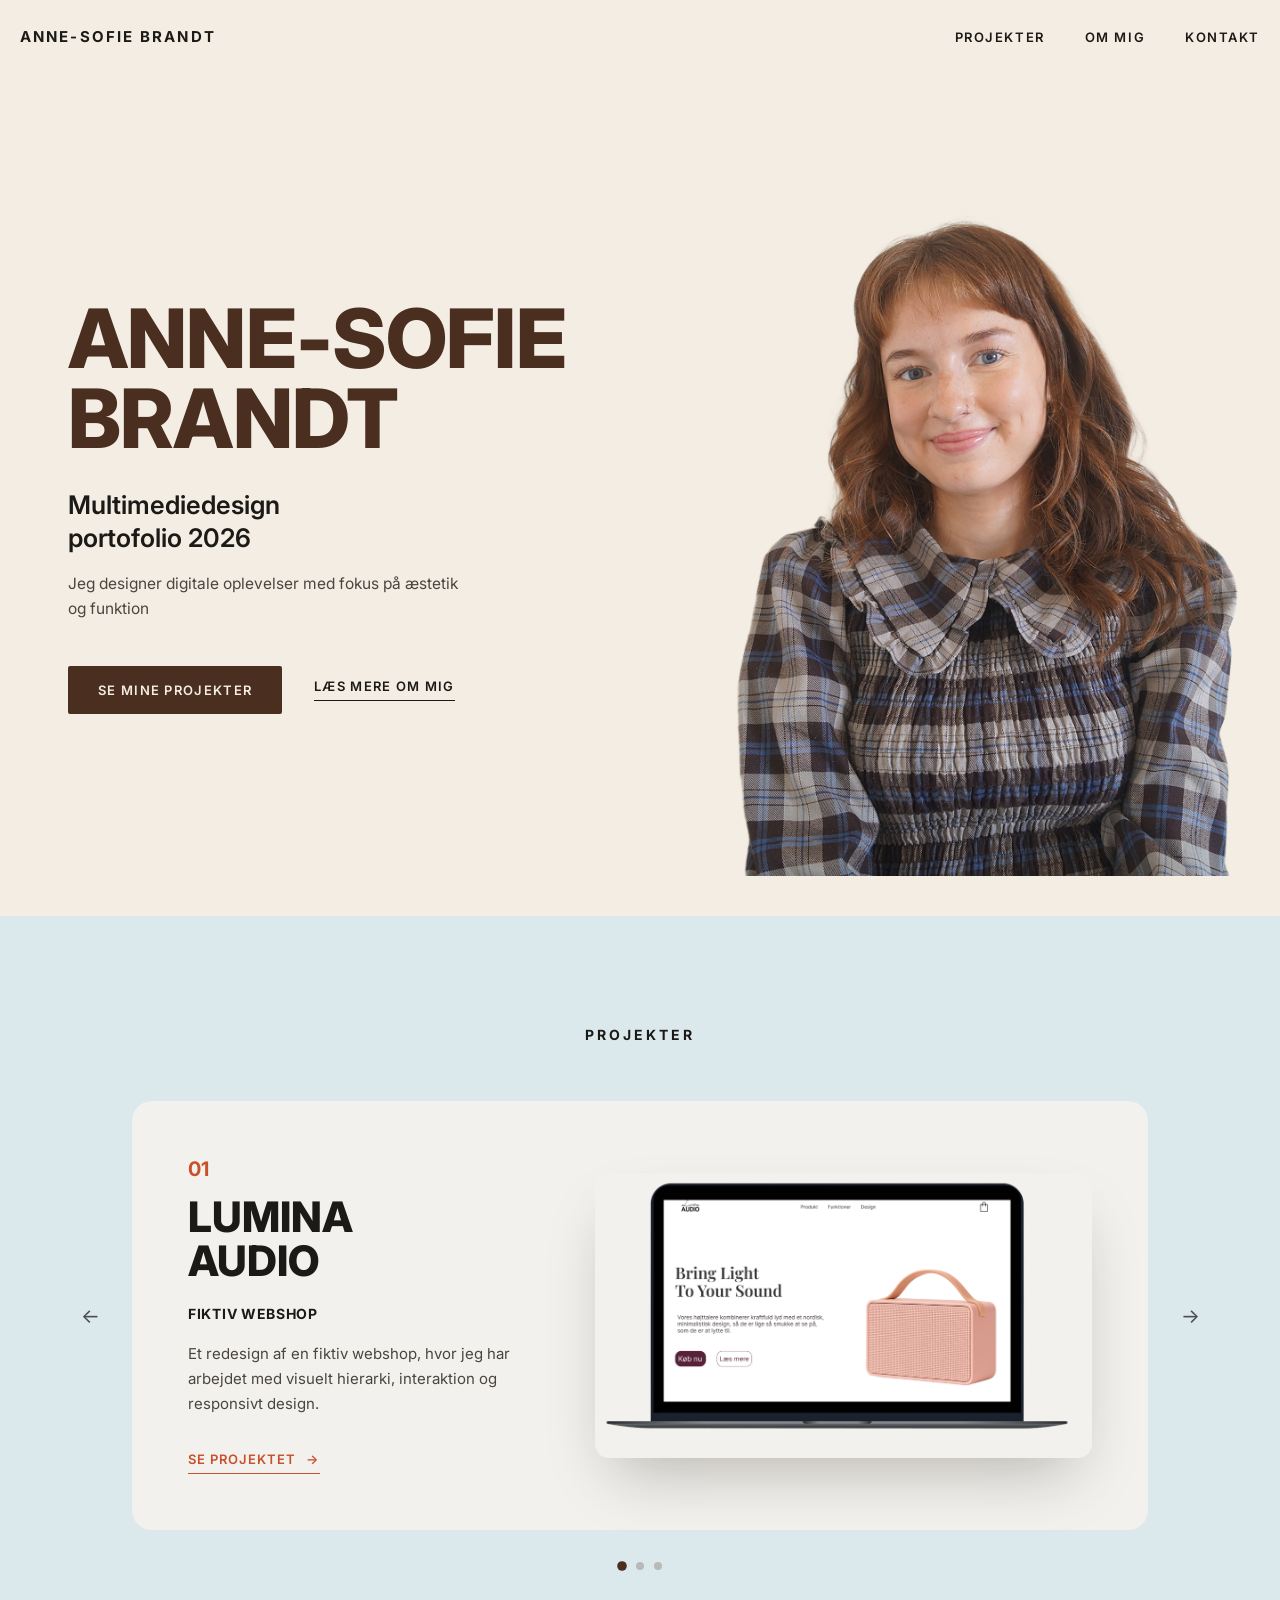
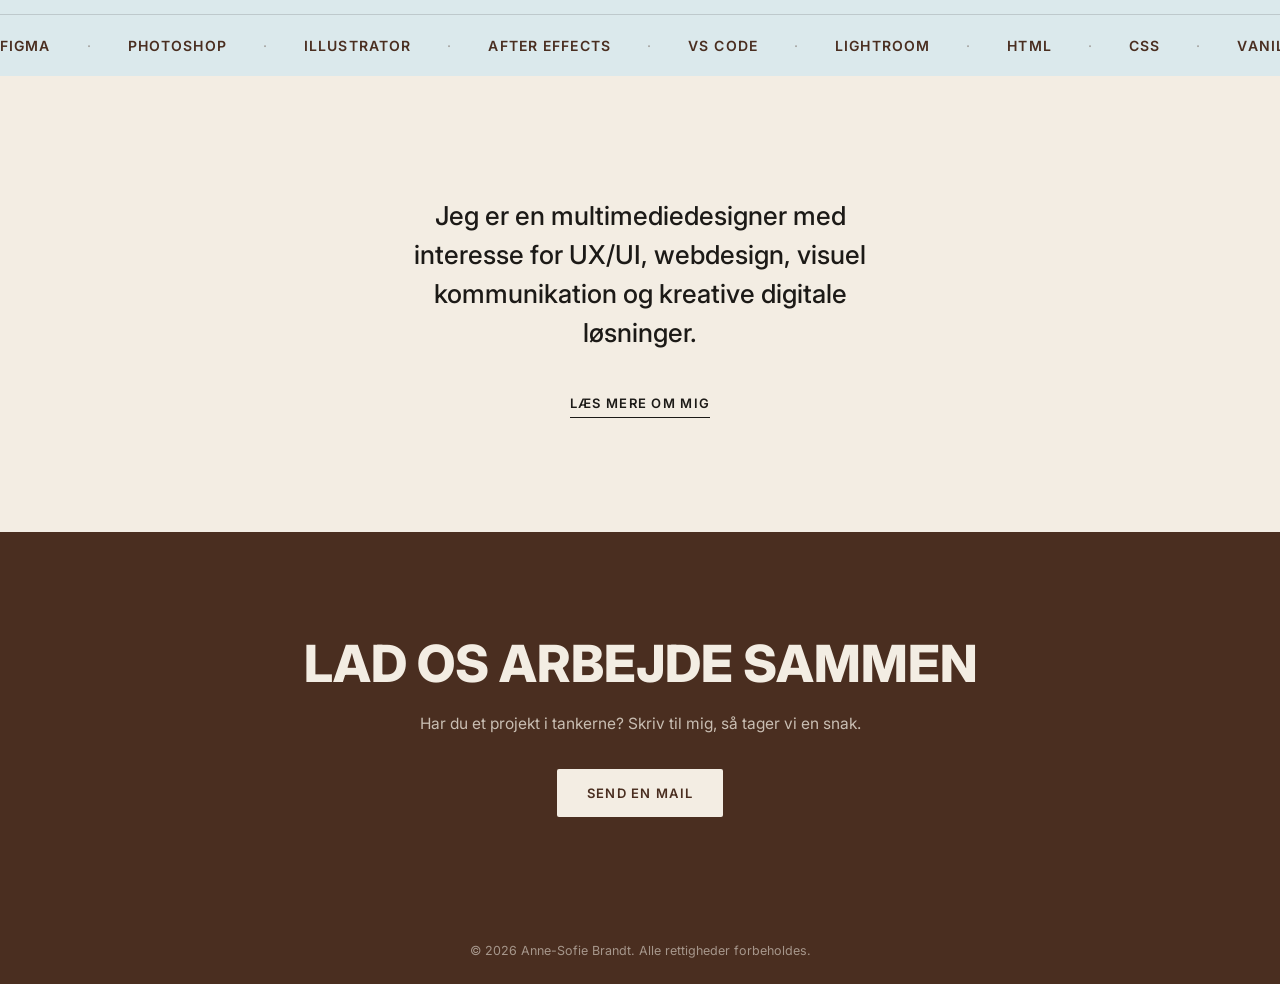
==== index.html @ 9990be94 "færdig" ====
<!doctype html>
<html lang="da">
  <head>
    <meta charset="utf-8" />
    <meta name="viewport" content="width=device-width, initial-scale=1" />
    <title>Anne-Sofie Brandt — Multimediedesign Portfolio</title>
    <link rel="preconnect" href="https://fonts.googleapis.com" />
    <link rel="preconnect" href="https://fonts.gstatic.com" crossorigin />
    <link
      href="https://fonts.googleapis.com/css2?family=Inter:wght@400;500;600;700;800&display=swap"
      rel="stylesheet"
    />
    <link rel="stylesheet" href="css/styles.css" />
  </head>
  <body>
    <header class="site-nav" id="siteNav">
      <div class="wrap nav-inner">
        <a href="#top" class="logo">Anne-Sofie Brandt</a>
        <nav>
          <ul class="nav-links" id="navLinks">
            <li><a href="projects.html">Projekter</a></li>
            <li><a href="about.html">Om mig</a></li>
            <li><a href="#kontakt">Kontakt</a></li>
          </ul>
        </nav>
        <button
          class="nav-toggle"
          id="navToggle"
          aria-label="Åbn menu"
          aria-expanded="false"
        >
          <span></span><span></span><span></span>
        </button>
      </div>
    </header>

    <main id="top">
      <section class="hero">
        <div class="wrap hero-inner">
          <div class="hero-text">
            <h1>Anne-Sofie<br />Brandt</h1>
            <p class="hero-sub">Multimediedesign<br />portofolio 2026</p>
            <p class="hero-desc">
              Jeg designer digitale oplevelser med fokus på æstetik og funktion
            </p>
            <div class="hero-cta">
              <a href="#projekter" class="btn-primary">Se mine projekter</a>
              <a href="about.html" class="btn-link">Læs mere om mig</a>
            </div>
          </div>
          <div class="hero-photo">
            <img src="img/DSC02649 1.png" alt="Portræt af Anne-Sofie Brandt" />
          </div>
        </div>
      </section>

      <section class="projects" id="projekter">
        <div class="wrap">
          <h2 class="section-title">Projekter</h2>

          <div class="carousel">
            <button
              class="carousel-arrow prev"
              id="prevBtn"
              aria-label="Forrige projekt"
            >
              ←
            </button>

            <article class="project-card" id="projectCard">
              <div class="project-info">
                <div class="num" id="projNum">01</div>
                <h3 id="projTitle">Lumina<br />Audio</h3>
                <div class="project-tag" id="projTag">Fiktiv webshop</div>
                <p class="project-desc" id="projDesc">
                  Et redesign af en fiktiv webshop, hvor jeg har arbejdet med
                  visuelt hierarki, interaktion og responsivt design.
                </p>
                <a href="lumina-audio.html" class="project-link" id="projLink"
                  >Se projektet <span>→</span></a
                >
              </div>
              <div class="project-visual">
                <div class="laptop-frame">
                  <img
                    id="projImg"
                    src="img/laptop.png"
                    alt="Skærmbillede af Lumina Audio webshop"
                  />
                </div>
              </div>
            </article>

            <button
              class="carousel-arrow next"
              id="nextBtn"
              aria-label="Næste projekt"
            >
              →
            </button>
          </div>

          <div class="dots" id="dots"></div>
        </div>

        <div class="tools-bar">
          <div class="tools-track" id="toolsTrack"></div>
        </div>
      </section>

      <section class="about" id="om-mig">
        <div class="wrap about-inner">
          <p>
            Jeg er en multimediedesigner med interesse for UX/UI, webdesign,
            visuel kommunikation og kreative digitale løsninger.
          </p>
          <a href="about.html" class="btn-link">Læs mere om mig</a>
        </div>
      </section>

      <section class="contact" id="kontakt">
        <div class="wrap">
          <h2>Lad os arbejde sammen</h2>
          <p>
            Har du et projekt i tankerne? Skriv til mig, så tager vi en snak.
          </p>
          <a href="mailto:Brandtannesofie@gmail.com" class="btn-primary"
            >Send en mail</a
          >
        </div>
      </section>
    </main>

    <footer>
      <div class="wrap">
        &copy; 2026 Anne-Sofie Brandt. Alle rettigheder forbeholdes.
      </div>
    </footer>

    <script src="js/main.js" defer></script>
  </body>
</html>
---- css/styles.css ----
:root {
  --cream: #f3ede3;
  --cream-2: #efe7d9;
  --brown: #4a2e20;
  --brown-dark: #382217;
  --blue: #dbe9ec;
  --card: #f2f1ee;
  --accent: #c9502b;
  --text: #1c1a17;
  --text-soft: #4a463f;
  --line: rgba(28, 26, 23, 0.14);
  --radius: 4px;
  --maxw: 1240px;
}

* {
  margin: 0;
  padding: 0;
  box-sizing: border-box;
}

html {
  scroll-behavior: smooth;
}

body {
  font-family:
    "Inter",
    -apple-system,
    BlinkMacSystemFont,
    "Segoe UI",
    Arial,
    sans-serif;
  color: var(--text);
  background: var(--cream);
  -webkit-font-smoothing: antialiased;
}

a {
  color: inherit;
  text-decoration: none;
}
button {
  font-family: inherit;
  cursor: pointer;
  border: none;
  background: none;
  color: inherit;
}
img {
  display: block;
  max-width: 100%;
}

.wrap {
  max-width: var(--maxw);
  margin: 0 auto;
  padding: 0 48px;
}

:focus-visible {
  outline: 2px solid var(--accent);
  outline-offset: 3px;
}

/* ---------- NAV ---------- */
header.site-nav {
  position: sticky;
  top: 0;
  z-index: 100;
  background: var(--cream);
  border-bottom: 1px solid transparent;
  transition:
    border-color 0.3s ease,
    background 0.3s ease;
}
header.site-nav.scrolled {
  border-bottom-color: var(--line);
  background: rgba(243, 237, 227, 0.92);
  backdrop-filter: blur(8px);
}
.nav-inner {
  display: flex;
  align-items: center;
  justify-content: space-between;
  padding: 26px 0;
}
.logo {
  font-weight: 700;
  font-size: 15px;
  letter-spacing: 0.14em;
  text-transform: uppercase;
}
.nav-links {
  display: flex;
  gap: 40px;
  list-style: none;
}
.nav-links a {
  font-size: 13px;
  font-weight: 600;
  letter-spacing: 0.12em;
  text-transform: uppercase;
  position: relative;
  padding-bottom: 4px;
}
.nav-links a::after {
  content: "";
  position: absolute;
  left: 0;
  right: 100%;
  bottom: 0;
  height: 1px;
  background: var(--brown);
  transition: right 0.25s ease;
}
.nav-links a:hover::after {
  right: 0;
}

.nav-toggle {
  display: none;
  flex-direction: column;
  gap: 5px;
  width: 26px;
}
.nav-toggle span {
  height: 2px;
  background: var(--text);
  display: block;
  transition:
    transform 0.25s ease,
    opacity 0.25s ease;
}

/* ---------- HERO ---------- */
.hero {
  padding: 64px 0 40px;
}
.hero-inner {
  display: grid;
  grid-template-columns: 1fr 1fr;
  align-items: center;
  gap: 32px;
  min-height: 640px;
}
.hero-text h1 {
  font-size: clamp(44px, 6.4vw, 92px);
  line-height: 0.98;
  font-weight: 800;
  letter-spacing: -0.01em;
  color: var(--brown);
  text-transform: uppercase;
}
.hero-sub {
  margin-top: 28px;
  font-size: clamp(20px, 2vw, 26px);
  font-weight: 600;
  line-height: 1.3;
}
.hero-desc {
  margin-top: 18px;
  max-width: 400px;
  font-size: 15.5px;
  line-height: 1.6;
  color: var(--text-soft);
}
.hero-cta {
  margin-top: 44px;
  display: flex;
  align-items: center;
  gap: 32px;
  flex-wrap: wrap;
}
.btn-primary {
  background: var(--brown);
  color: var(--cream);
  padding: 16px 30px;
  font-size: 13px;
  font-weight: 600;
  letter-spacing: 0.1em;
  text-transform: uppercase;
  border-radius: 2px;
  transition:
    background 0.2s ease,
    transform 0.2s ease;
  display: inline-block;
}
.btn-primary:hover {
  background: var(--brown-dark);
  transform: translateY(-1px);
}
.btn-link {
  font-size: 13px;
  font-weight: 600;
  letter-spacing: 0.1em;
  text-transform: uppercase;
  padding-bottom: 6px;
  border-bottom: 1px solid var(--text);
  transition: opacity 0.2s ease;
}
.btn-link:hover {
  opacity: 0.6;
}

.hero-photo img {
  width: 200%;
  max-width: none;
  height: auto;
  object-fit: contain;
  object-position: bottom;
}

.hero-photo {
  position: relative;
  display: flex;
  align-items: flex-end;
  justify-content: center;
  height: 100%;
}

/* ---------- PROJECTS ---------- */
.projects {
  background: var(--blue);
  padding: 110px 0 0;
}
.section-title {
  text-align: center;
  font-size: 14px;
  font-weight: 700;
  letter-spacing: 0.22em;
  text-transform: uppercase;
  margin-bottom: 58px;
}

.carousel {
  position: relative;
  display: flex;
  align-items: center;
  gap: 20px;
  padding-bottom: 88px;
}
.carousel-arrow {
  flex: 0 0 auto;
  width: 44px;
  height: 44px;
  display: flex;
  align-items: center;
  justify-content: center;
  font-size: 20px;
  color: var(--text);
  transition:
    transform 0.2s ease,
    opacity 0.2s ease;
  opacity: 0.75;
}
.carousel-arrow:hover {
  transform: translateX(0);
  opacity: 1;
}
.carousel-arrow.next:hover {
  transform: translateX(3px);
}
.carousel-arrow.prev:hover {
  transform: translateX(-3px);
}

.project-card {
  flex: 1 1 auto;
  background: var(--card);
  border-radius: 20px;
  padding: 56px 56px 56px;
  display: grid;
  grid-template-columns: 0.85fr 1.15fr;
  gap: 40px;
  align-items: center;
  min-height: 420px;
}
.project-info .num {
  font-size: 20px;
  font-weight: 700;
  color: var(--accent);
  margin-bottom: 14px;
}
.project-info h3 {
  font-size: clamp(30px, 3.4vw, 42px);
  font-weight: 800;
  line-height: 1.05;
  text-transform: uppercase;
  margin-bottom: 22px;
}
.project-tag {
  font-size: 14px;
  font-weight: 700;
  letter-spacing: 0.05em;
  text-transform: uppercase;
  margin-bottom: 20px;
}
.project-desc {
  font-size: 15px;
  line-height: 1.65;
  color: var(--text-soft);
  max-width: 340px;
  margin-bottom: 32px;
}
.project-link {
  display: inline-flex;
  align-items: center;
  gap: 10px;
  font-size: 13px;
  font-weight: 600;
  letter-spacing: 0.08em;
  text-transform: uppercase;
  padding-bottom: 6px;
  border-bottom: 1px solid var(--accent);
  color: var(--accent);
  transition: gap 0.2s ease;
}
.project-link:hover {
  gap: 16px;
}

.back-row {
  padding: 36px 0 0;
}
.back-link {
  display: inline-flex;
  align-items: center;
  gap: 10px;
  font-size: 13px;
  font-weight: 600;
  letter-spacing: 0.08em;
  text-transform: uppercase;
  color: var(--text-soft);
  transition:
    gap 0.2s ease,
    color 0.2s ease;
}
.back-link:hover {
  gap: 16px;
  color: var(--brown);
}

.projects-list {
  padding: 120px 0;
  background: transparent;
}
.projects-list h1 {
  font-size: clamp(32px, 4vw, 52px);
  font-weight: 800;
  text-transform: uppercase;
  margin-bottom: 34px;
  color: var(--brown);
}
.projects-list .projects {
  display: flex;
  flex-direction: column;
  gap: 20px;
  list-style: none;
  padding: 0;
  background: transparent;
}
.project {
  border-radius: 18px;
  overflow: hidden;
}
.project a {
  display: block;
  padding: 24px 28px;
  background: var(--card);
  border: 1px solid var(--line);
  border-radius: 18px;
  transition:
    transform 0.2s ease,
    box-shadow 0.2s ease;
}
.project a:hover {
  transform: translateY(-2px);
  box-shadow: 0 30px 50px -30px rgba(28, 26, 23, 0.22);
}
.project h3 {
  font-size: clamp(18px, 2vw, 24px);
  margin-bottom: 10px;
  text-transform: uppercase;
  color: var(--brown);
}
.project p {
  color: var(--text-soft);
  line-height: 1.6;
}

.project-visual {
  display: flex;
  align-items: center;
  justify-content: center;
}
.laptop-frame {
  width: 100%;
  border-radius: 14px;
  overflow: hidden;
  box-shadow: 0 30px 60px -20px rgba(30, 20, 10, 0.28);
}
.laptop-frame img {
  width: 100%;
  height: auto;
}

.dots {
  display: flex;
  justify-content: center;
  gap: 10px;
  margin-top: -56px;
  margin-bottom: 44px;
}
.dot {
  width: 8px;
  height: 8px;
  border-radius: 50%;
  background: var(--brown);
  opacity: 0.25;
  transition:
    opacity 0.2s ease,
    transform 0.2s ease;
}
.dot.active {
  opacity: 1;
  transform: scale(1.2);
}

.tools-bar {
  border-top: 1px solid rgba(28, 26, 23, 0.15);
  overflow: hidden;
  background: var(--blue);
}
.tools-track {
  display: flex;
  gap: 36px;
  padding: 22px 0;
  white-space: nowrap;
  width: max-content;
  animation: scroll-tools 28s linear infinite;
  font-size: 14px;
  font-weight: 600;
  letter-spacing: 0.08em;
  text-transform: uppercase;
  color: var(--brown);
}
.tools-track span.sep {
  opacity: 0.4;
  font-weight: 400;
}
@keyframes scroll-tools {
  from {
    transform: translateX(0);
  }
  to {
    transform: translateX(-50%);
  }
}
@media (prefers-reduced-motion: reduce) {
  .tools-track {
    animation: none;
  }
}

/* ---------- PROJECT PAGE ---------- */
.proj-hero {
  padding: 28px 0 60px;
}
.proj-num {
  font-size: 16px;
  font-weight: 700;
  color: var(--accent);
  margin-bottom: 16px;
}
.proj-hero h1 {
  font-size: clamp(40px, 6vw, 84px);
  font-weight: 800;
  line-height: 0.98;
  text-transform: uppercase;
  color: var(--brown);
  margin-bottom: 18px;
}
.proj-tag {
  display: inline-block;
  font-size: 13px;
  font-weight: 700;
  letter-spacing: 0.08em;
  text-transform: uppercase;
  color: var(--text-soft);
  border: 1px solid var(--line);
  border-radius: 999px;
  padding: 8px 18px;
  margin-bottom: 28px;
}
.proj-intro {
  font-size: clamp(17px, 1.8vw, 20px);
  line-height: 1.6;
  max-width: 680px;
  color: var(--text-soft);
}

.proj-meta {
  display: grid;
  grid-template-columns: repeat(3, auto);
  gap: 48px;
  margin-top: 44px;
  padding-top: 32px;
  border-top: 1px solid var(--line);
}
.proj-meta-item .label {
  font-size: 12px;
  font-weight: 700;
  letter-spacing: 0.1em;
  text-transform: uppercase;
  color: var(--text-soft);
  margin-bottom: 8px;
}
.proj-meta-item .value {
  font-size: 15px;
  font-weight: 600;
  color: var(--text);
  line-height: 1.5;
}

.proj-visual {
  padding: 0 0 100px;
}
.proj-visual .laptop-frame {
  border-radius: 16px;
  box-shadow: 0 40px 80px -30px rgba(30, 20, 10, 0.32);
}

.project-hero {
  padding: 100px 0 40px;
}
.project-hero-intro {
  display: grid;
  gap: 28px;
  max-width: 820px;
}
.back-link {
  display: inline-flex;
  align-items: center;
  gap: 10px;
  font-size: 13px;
  font-weight: 700;
  letter-spacing: 0.12em;
  text-transform: uppercase;
  color: var(--text-soft);
  padding-bottom: 2px;
  border-bottom: 1px solid transparent;
}
.back-link:hover {
  color: var(--brown);
  border-bottom-color: var(--brown);
}
.project-index {
  font-size: 14px;
  font-weight: 700;
  letter-spacing: 0.18em;
  text-transform: uppercase;
  color: var(--accent);
}
.project-hero-intro h1 {
  font-size: clamp(56px, 7vw, 96px);
  line-height: 0.96;
  font-weight: 800;
  text-transform: uppercase;
  letter-spacing: -0.04em;
  color: var(--brown);
  margin-bottom: 24px;
}
.project-pill {
  display: inline-block;
  background: rgba(234, 224, 211, 0.56);
  color: var(--brown);
  font-size: 12px;
  font-weight: 700;
  letter-spacing: 0.12em;
  text-transform: uppercase;
  border-radius: 999px;
  padding: 12px 20px;
  margin-bottom: 24px;
}
.project-intro {
  max-width: 720px;
  font-size: 18px;
  line-height: 1.75;
  color: var(--text-soft);
  margin-bottom: 48px;
}
.project-highlights {
  display: grid;
  grid-template-columns: repeat(3, minmax(0, 1fr));
  gap: 20px;
}
.highlight-item {
  display: grid;
  gap: 8px;
}
.meta-label {
  font-size: 12px;
  font-weight: 700;
  letter-spacing: 0.12em;
  text-transform: uppercase;
  color: var(--text-soft);
}
.meta-value {
  font-size: 15px;
  font-weight: 600;
  color: var(--text);
  line-height: 1.6;
}
.project-showcase {
  padding: 40px 0 80px;
}
.project-showcase .project-image-card {
  overflow: hidden;
  border-radius: 24px;
  box-shadow: 0 40px 90px -40px rgba(30, 20, 10, 0.24);
}
.project-showcase img {
  width: 100%;
  height: auto;
  display: block;
}
.project-cta {
  padding: 80px 0;
  background: var(--blue);
}
.project-cta-inner {
  display: flex;
  flex-direction: column;
  align-items: center;
  gap: 18px;
}
.project-cta p {
  font-size: 18px;
  font-weight: 700;
  text-transform: uppercase;
  letter-spacing: 0.08em;
  color: var(--brown);
}

.next-project .label {
  font-size: 13px;
  font-weight: 700;
  letter-spacing: 0.1em;
  text-transform: uppercase;
  color: rgba(243, 237, 227, 0.6);
  margin-bottom: 14px;


  display: inline-block;
  text-decoration: none;
  cursor: pointer;
  transition: color 0.2s ease, transform 0.2s ease;
}

.next-project .label:hover,
.next-project .label:focus-visible {
  color: var(--cream);
  transform: translateY(-2px);
}

.proj-section {
  padding: 80px 0;
}
.proj-section.alt {
  background: var(--blue);
}
.proj-section-grid {
  display: grid;
  grid-template-columns: 0.55fr 1.45fr;
  gap: 48px;
  align-items: start;
}
.proj-section h2 {
  font-size: clamp(26px, 3vw, 36px);
  font-weight: 800;
  text-transform: uppercase;
  color: var(--brown);
  line-height: 1.1;
}
.proj-section-body p {
  font-size: 15.5px;
  line-height: 1.75;
  color: var(--text-soft);
  max-width: 600px;
  margin-bottom: 16px;
}
.proj-section-body p:last-child {
  margin-bottom: 0;
}

.proj-list {
  margin-top: 22px;
  display: flex;
  flex-direction: column;
  gap: 14px;
  max-width: 600px;
}
.proj-list li {
  display: flex;
  gap: 14px;
  font-size: 15px;
  line-height: 1.6;
  color: var(--text-soft);
  list-style: none;
}
.proj-list li::before {
  content: "—";
  color: var(--accent);
  font-weight: 700;
  flex: none;
}

.proj-details {
  padding: 20px 0 100px;
}
.details-grid {
  display: grid;
  grid-template-columns: 1fr 1fr;
  gap: 28px;
}
.detail-card {
  background: var(--card);
  border-radius: 16px;
  overflow: hidden;
  display: flex;
  align-items: center;
  justify-content: center;
  padding: 36px;
}
.detail-card img {
  width: 100%;
  height: auto;
  border-radius: 6px;
}

.next-project {
  background: var(--brown);
  color: var(--cream);
  padding: 80px 0;
  text-align: center;
}
.next-project .label {
  font-size: 13px;
  font-weight: 700;
  letter-spacing: 0.1em;
  text-transform: uppercase;
  color: rgba(243, 237, 227, 0.6);
  margin-bottom: 14px;
}
.next-project h2 {
  font-size: clamp(30px, 4vw, 48px);
  font-weight: 800;
  text-transform: uppercase;
  margin-bottom: 32px;
}

/* ---------- POSTER SHOWCASE ---------- */
.poster-grid {
  display: grid;
  grid-template-columns: 1fr 1fr;
  gap: 32px;
}
.poster-card {
  background: var(--card);
  border-radius: 16px;
  padding: 32px;
  display: flex;
  flex-direction: column;
  gap: 18px;
}
.poster-card img {
  width: 100%;
  height: auto;
  border-radius: 4px;
  box-shadow: 0 30px 60px -25px rgba(30, 20, 10, 0.35);
}
.poster-card .poster-caption {
  font-size: 14px;
  line-height: 1.6;
  color: var(--text-soft);
}
.poster-card .poster-caption strong {
  color: var(--text);
  font-weight: 700;
}

/* ---------- ABOUT ---------- */
.about {
  padding: 120px 0;
  display: flex;
  justify-content: center;
}
.about-inner {
  max-width: 560px;
  text-align: center;
}
.about-inner p {
  font-size: clamp(20px, 2.4vw, 26px);
  line-height: 1.5;
  font-weight: 500;
  margin-bottom: 40px;
}

.nav-links a.active::after {
  right: 0;
}

.nav-links a.active {
  color: var(--brown);
}

.intro {
  padding: 64px 0 100px;
}
.eyebrow {
  font-size: 13px;
  font-weight: 700;
  letter-spacing: 0.1em;
  text-transform: uppercase;
  color: var(--text-soft);
  margin-bottom: 18px;
}
.intro h1 {
  font-size: clamp(40px, 5.4vw, 64px);
  font-weight: 800;
  letter-spacing: -0.01em;
  color: var(--brown);
  text-transform: uppercase;
  margin-bottom: 44px;
}
.intro-body {
  max-width: 620px;
}
.intro-lede {
  font-size: 16px;
  font-weight: 600;
  margin-bottom: 18px;
}
.intro-body p {
  font-size: 15.5px;
  line-height: 1.75;
  color: var(--text-soft);
  margin-bottom: 16px;
}
.intro-body p:last-child {
  margin-bottom: 0;
}

.who {
  background: var(--blue);
  padding: 90px 0;
}
.who-grid {
  display: grid;
  grid-template-columns: 0.6fr 1.4fr;
  gap: 40px;
  align-items: start;
}
.section-num {
  font-size: 16px;
  font-weight: 700;
  color: var(--accent);
}
.who h2 {
  font-size: clamp(32px, 4vw, 48px);
  font-weight: 800;
  text-transform: uppercase;
  color: var(--brown);
  margin-bottom: 26px;
}
.who p {
  font-size: 15.5px;
  line-height: 1.75;
  color: var(--text-soft);
  max-width: 620px;
  margin-bottom: 14px;
}
.who p:last-child {
  margin-bottom: 0;
}

.interests {
  padding: 96px 0 110px;
}
.interests-head {
  position: relative;
  margin-bottom: 56px;
}
.interests h2 {
  font-size: clamp(28px, 3.6vw, 42px);
  font-weight: 800;
  text-transform: uppercase;
  line-height: 1.05;
  color: var(--brown);
}
.interests-head .section-num {
  position: absolute;
  top: 0;
  right: 0;
}
.interests-hint {
  font-size: 14px;
  color: var(--text-soft);
  margin-top: 10px;
}

.interest-grid {
  display: grid;
  grid-template-columns: repeat(3, 1fr);
  column-gap: 120px;
  row-gap: 100px;
  align-items: center;
  justify-items: center;
}
.interest-item {
  position: relative;
  cursor: pointer;
}
.interest-item:hover,
.interest-item:focus-within {
  z-index: 2;
}
.interest-item.pos-camera {
  grid-column: 1;
  grid-row: 1;
}
.interest-item.pos-notebook {
  grid-column: 2;
  grid-row: 1;
}
.interest-item.pos-headphones {
  grid-column: 3;
  grid-row: 1;
}
.interest-item.pos-yarn {
  grid-column: 1;
  grid-row: 2;
}
.interest-item.pos-print {
  grid-column: 2;
  grid-row: 2;
}
.interest-item.pos-hiking {
  grid-column: 3;
  grid-row: 2;
}

.icon-wrap {
  position: relative;
  width: var(--w, 260px);
  height: var(--h, 260px);
  overflow: hidden;
}
.icon-wrap .icon {
  width: 100%;
  height: 100%;
  transition:
    opacity 0.3s ease,
    transform 0.3s ease,
    filter 0.3s ease;
}
.icon-wrap .icon img {
  width: 100%;
  height: 100%;
  object-fit: cover;
  display: block;
}

.interest-item .icon-wrap {
  --w: 300px;
  --h: 260px;
  width: var(--w);
  height: var(--h);
}

.pos-hiking .icon-wrap {
  --w: 320px;
  --h: 260px;
}

/* Visual offsets and tilts to match the reference layout */
.pos-camera .icon {
  transform: rotate(-12deg) translate(-10px, -6px);
}
.pos-notebook .icon {
  transform: rotate(6deg) translate(0px, -8px);
}
.pos-headphones .icon {
  transform: rotate(4deg) translate(8px, -6px);
}
.pos-yarn .icon {
  transform: rotate(-6deg) translate(-6px, 6px);
}
.pos-hiking .icon {
  transform: rotate(-4deg) translate(0px, 6px);
}
.pos-print .icon {
  transform: rotate(10deg) translate(6px, 8px);
}

.interest-overlay {
  position: absolute;
  inset: -16px;
  background: rgba(74, 46, 32, 0.94);
  color: var(--cream);
  border-radius: 14px;
  display: flex;
  align-items: center;
  justify-content: center;
  padding: 24px;
  text-align: center;
  font-size: 14px;
  line-height: 1.5;
  opacity: 0;
  transform: scale(0.97);
  transition:
    opacity 0.28s ease,
    transform 0.28s ease;
  pointer-events: none;
}
.interest-item:hover .icon,
.interest-item:focus-within .icon,
.interest-item.active .icon {
  opacity: 0.15;
  transform: scale(0.96);
  filter: blur(1px);
}
.interest-item:hover .interest-overlay,
.interest-item:focus-within .interest-overlay,
.interest-item.active .interest-overlay {
  opacity: 1;
  transform: scale(1);
  pointer-events: auto;
}

/* ---------- SKILLS ---------- */
.skills {
  padding: 90px 0 110px;
  background: var(--blue);
}
.skills-grid {
  display: grid;
  grid-template-columns: 0.6fr 1.4fr;
  gap: 40px;
  align-items: start;
}
.skills-intro .section-num {
  font-size: 16px;
  font-weight: 700;
  color: var(--accent);
  margin-bottom: 10px;
}
.skills-intro h2 {
  font-size: clamp(28px, 3.2vw, 38px);
  font-weight: 800;
  text-transform: uppercase;
  color: var(--brown);
  line-height: 1.1;
  margin-bottom: 14px;
}
.skills-hint {
  font-size: 14.5px;
  line-height: 1.5;
  color: var(--text-soft);
}
.skills-list {
  border-top: 1px solid var(--line);
}
.skill-item {
  border-bottom: 1px solid var(--line);
}
.skill-row {
  width: 100%;
  display: flex;
  align-items: center;
  gap: 24px;
  padding: 24px 0;
  background: none;
  border: none;
  cursor: pointer;
  text-align: left;
  font-family: inherit;
  color: inherit;
}
.skill-num {
  font-size: 14px;
  font-weight: 700;
  color: var(--text-soft);
  width: 28px;
  flex: none;
  transition: color 0.2s ease;
}
.skill-name {
  flex: 1;
  font-size: clamp(16px, 1.8vw, 20px);
  font-weight: 800;
  letter-spacing: 0.01em;
  text-transform: uppercase;
  color: var(--text);
  transition: color 0.2s ease;
}
.skill-toggle {
  font-size: 20px;
  line-height: 1;
  color: var(--text-soft);
  width: 20px;
  text-align: center;
  transition:
    transform 0.3s ease,
    color 0.2s ease;
  flex: none;
}
.skill-item.open .skill-num,
.skill-item.open .skill-name,
.skill-item.open .skill-toggle {
  color: var(--accent);
}
.skill-item.open .skill-toggle {
  transform: rotate(45deg);
}
.skill-panel {
  max-height: 0;
  overflow: hidden;
  transition: max-height 0.35s ease;
}
.skill-item.open .skill-panel {
  max-height: 160px;
}
.skill-panel-inner {
  padding: 0 0 26px 52px;
}
.skill-panel-inner p {
  font-size: 14.5px;
  line-height: 1.65;
  color: var(--text-soft);
  max-width: 540px;
}

@media (max-width: 900px) {
  .skills-grid {
    grid-template-columns: 1fr;
    gap: 20px;
  }
  .skill-panel-inner {
    padding-left: 0;
  }
}

@media (max-width: 900px) {
  .who-grid,
  .interests-head {
    grid-template-columns: 1fr;
    gap: 16px;
  }
  .interest-grid {
    grid-template-columns: repeat(2, 1fr);
    row-gap: 56px;
    column-gap: 48px;
    justify-items: center;
  }
  /* Let DOM order flow naturally on tablet: reset explicit placements */
  .interest-item.pos-camera,
  .interest-item.pos-notebook,
  .interest-item.pos-headphones,
  .interest-item.pos-yarn,
  .interest-item.pos-hiking,
  .interest-item.pos-print {
    grid-column: auto;
    grid-row: auto;
  }
  .interest-item .icon-wrap {
    --w: 260px;
    --h: 220px;
    width: var(--w);
    height: var(--h);
  }
}
@media (max-width: 520px) {
  .interest-grid {
    grid-template-columns: 1fr;
    row-gap: 36px;
    column-gap: 0;
  }
  .interest-item .icon-wrap {
    --w: 180px;
    --h: 160px;
    width: var(--w);
    height: var(--h);
  }
  .icon-wrap {
    max-width: 180px;
  }
}

/* ---------- CONTACT ---------- */
.contact {
  background: var(--brown);
  color: var(--cream);
  padding: 100px 0;
  text-align: center;
}
.contact h2 {
  font-size: clamp(32px, 4vw, 52px);
  font-weight: 800;
  text-transform: uppercase;
  margin-bottom: 20px;
}
.contact p {
  color: rgba(243, 237, 227, 0.75);
  font-size: 15.5px;
  margin-bottom: 36px;
}
.contact .btn-primary {
  background: var(--cream);
  color: var(--brown);
}
.contact .btn-primary:hover {
  background: #fff;
}

footer {
  padding: 26px 0;
  text-align: center;
  font-size: 12.5px;
  color: var(--text-soft);
  background: var(--brown);
  color: rgba(243, 237, 227, 0.55);
}

/* ---------- RESPONSIVE ---------- */
@media (max-width: 900px) {
  .wrap {
    padding: 0 24px;
  }
  .nav-links {
    position: absolute;
    top: 100%;
    left: 0;
    right: 0;
    background: var(--cream);
    flex-direction: column;
    gap: 0;
    padding: 8px 24px 20px;
    border-bottom: 1px solid var(--line);
    transform: translateY(-8px);
    opacity: 0;
    pointer-events: none;
    transition:
      opacity 0.2s ease,
      transform 0.2s ease;
  }
  .nav-links.open {
    opacity: 1;
    transform: translateY(0);
    pointer-events: auto;
  }
  .nav-links li {
    padding: 12px 0;
    border-bottom: 1px solid var(--line);
  }
  .nav-links li:last-child {
    border-bottom: none;
  }
  .nav-toggle {
    display: flex;
  }

  .hero-inner {
    grid-template-columns: 1fr;
    min-height: auto;
  }
  .hero-photo {
    order: -1;
    max-width: 340px;
    margin: 0 auto;
  }
  .hero-text {
    text-align: left;
  }
  .hero-cta {
    margin-top: 32px;
  }

  .project-card {
    grid-template-columns: 1fr;
    padding: 36px 28px;
  }
  .project-desc {
    max-width: none;
  }
  .carousel {
    gap: 10px;
  }
  .carousel-arrow {
    width: 32px;
  }

  .project-hero-intro {
    grid-template-columns: 1fr;
  }
  .project-meta {
    grid-template-columns: 1fr;
    gap: 20px;
  }
  .project-images {
    grid-template-columns: 1fr;
  }
  .project-highlights {
    grid-template-columns: 1fr;
  }
  .project-cta-inner {
    align-items: stretch;
  }

  .proj-meta {
    grid-template-columns: 1fr;
    gap: 20px;
  }
  .proj-section-grid {
    grid-template-columns: 1fr;
    gap: 20px;
  }
  .details-grid {
    grid-template-columns: 1fr;
  }
  .poster-grid {
    grid-template-columns: 1fr;
  }
}

@media (max-width: 520px) {
  .hero {
    padding: 40px 0 24px;
  }
  .nav-inner {
    padding: 20px 0;
  }
}
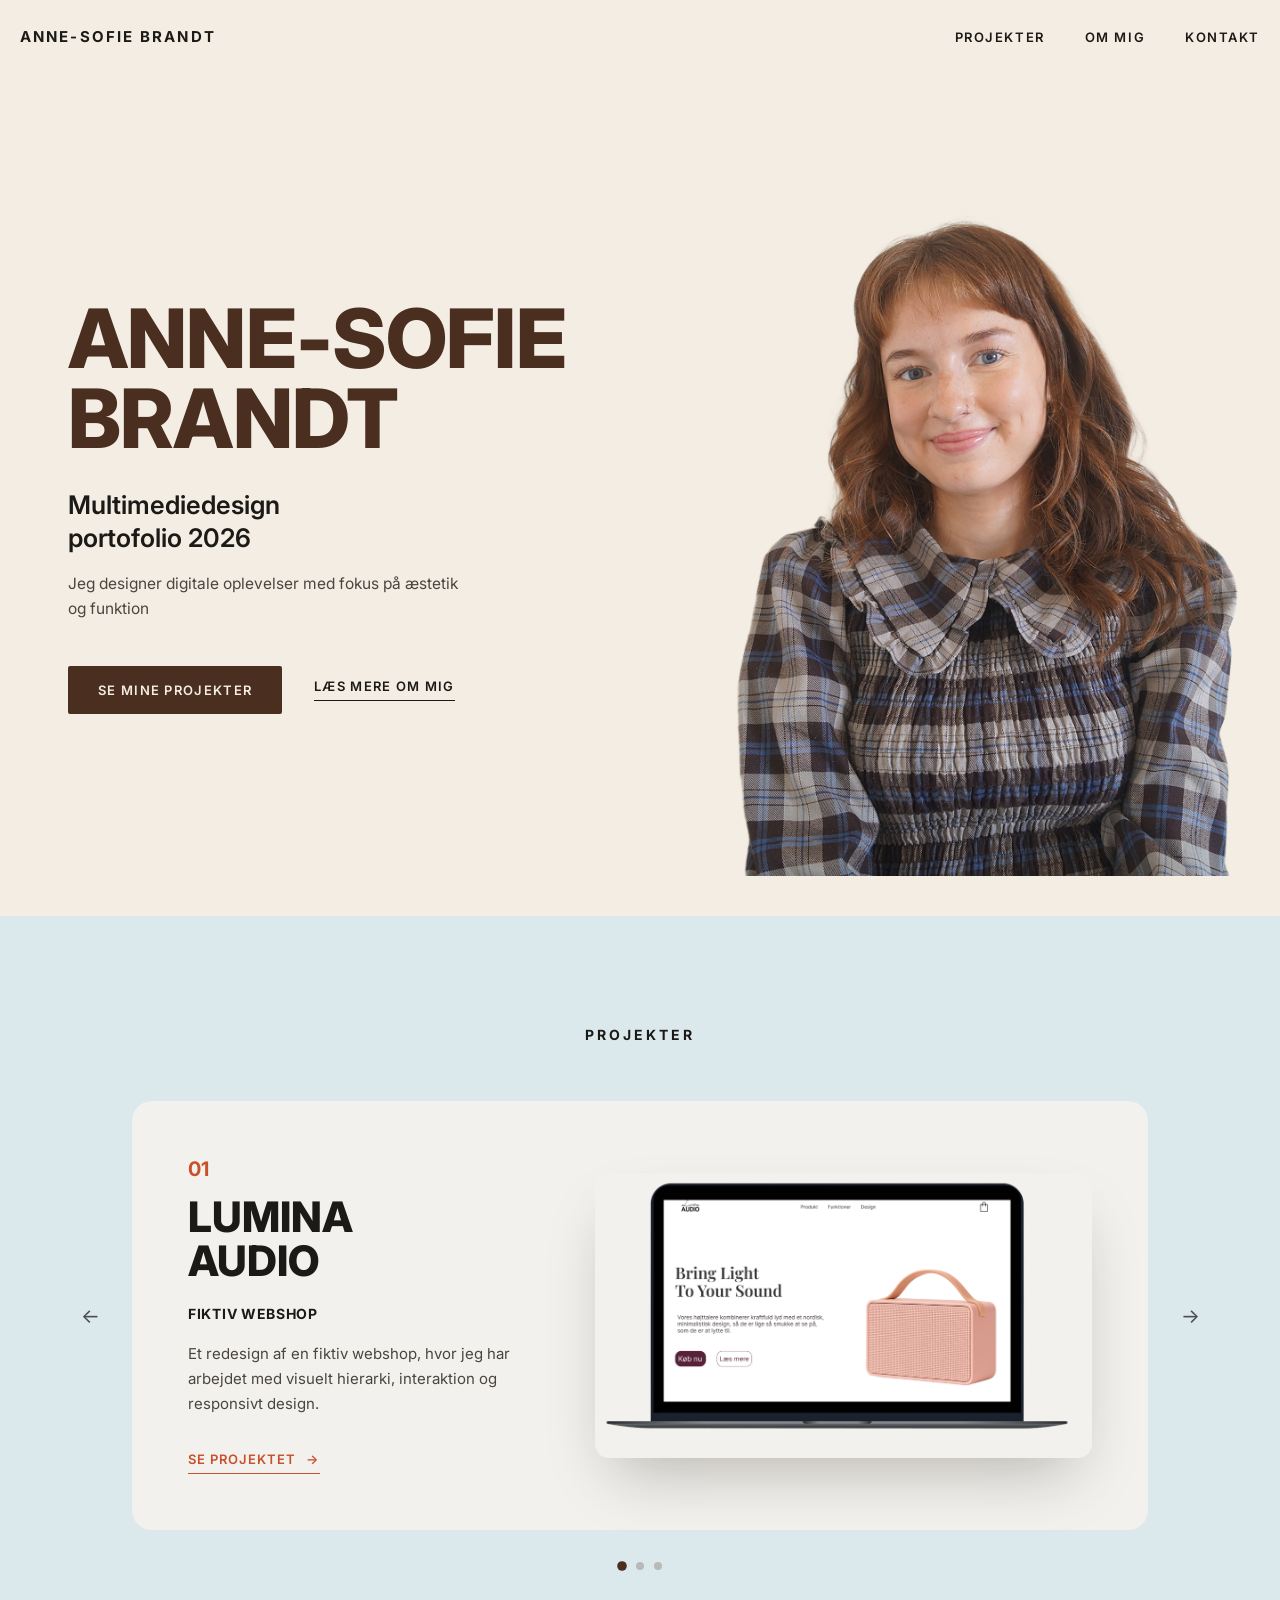
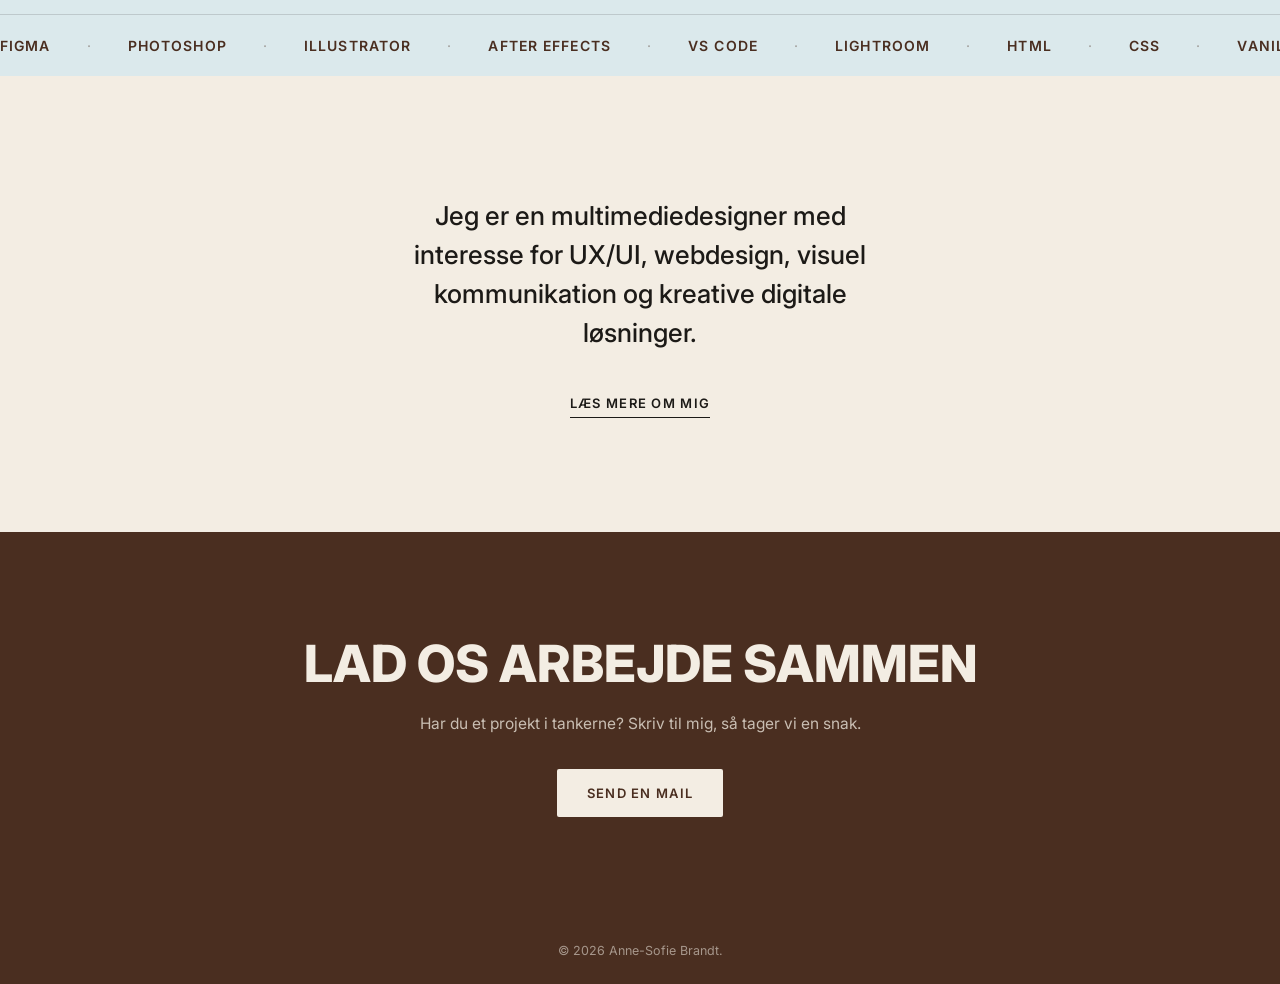
==== commit 357f3286: "Update index.html" ====
--- a/index.html
+++ b/index.html
@@ -20,7 +20,7 @@
           <ul class="nav-links" id="navLinks">
             <li><a href="projects.html">Projekter</a></li>
             <li><a href="about.html">Om mig</a></li>
-            <li><a href="#kontakt">Kontakt</a></li>
+            <li><a href="kontakt.html">Kontakt</a></li>
           </ul>
         </nav>
         <button
@@ -133,7 +133,7 @@
 
     <footer>
       <div class="wrap">
-        &copy; 2026 Anne-Sofie Brandt. Alle rettigheder forbeholdes.
+        &copy; 2026 Anne-Sofie Brandt.
       </div>
     </footer>
 
